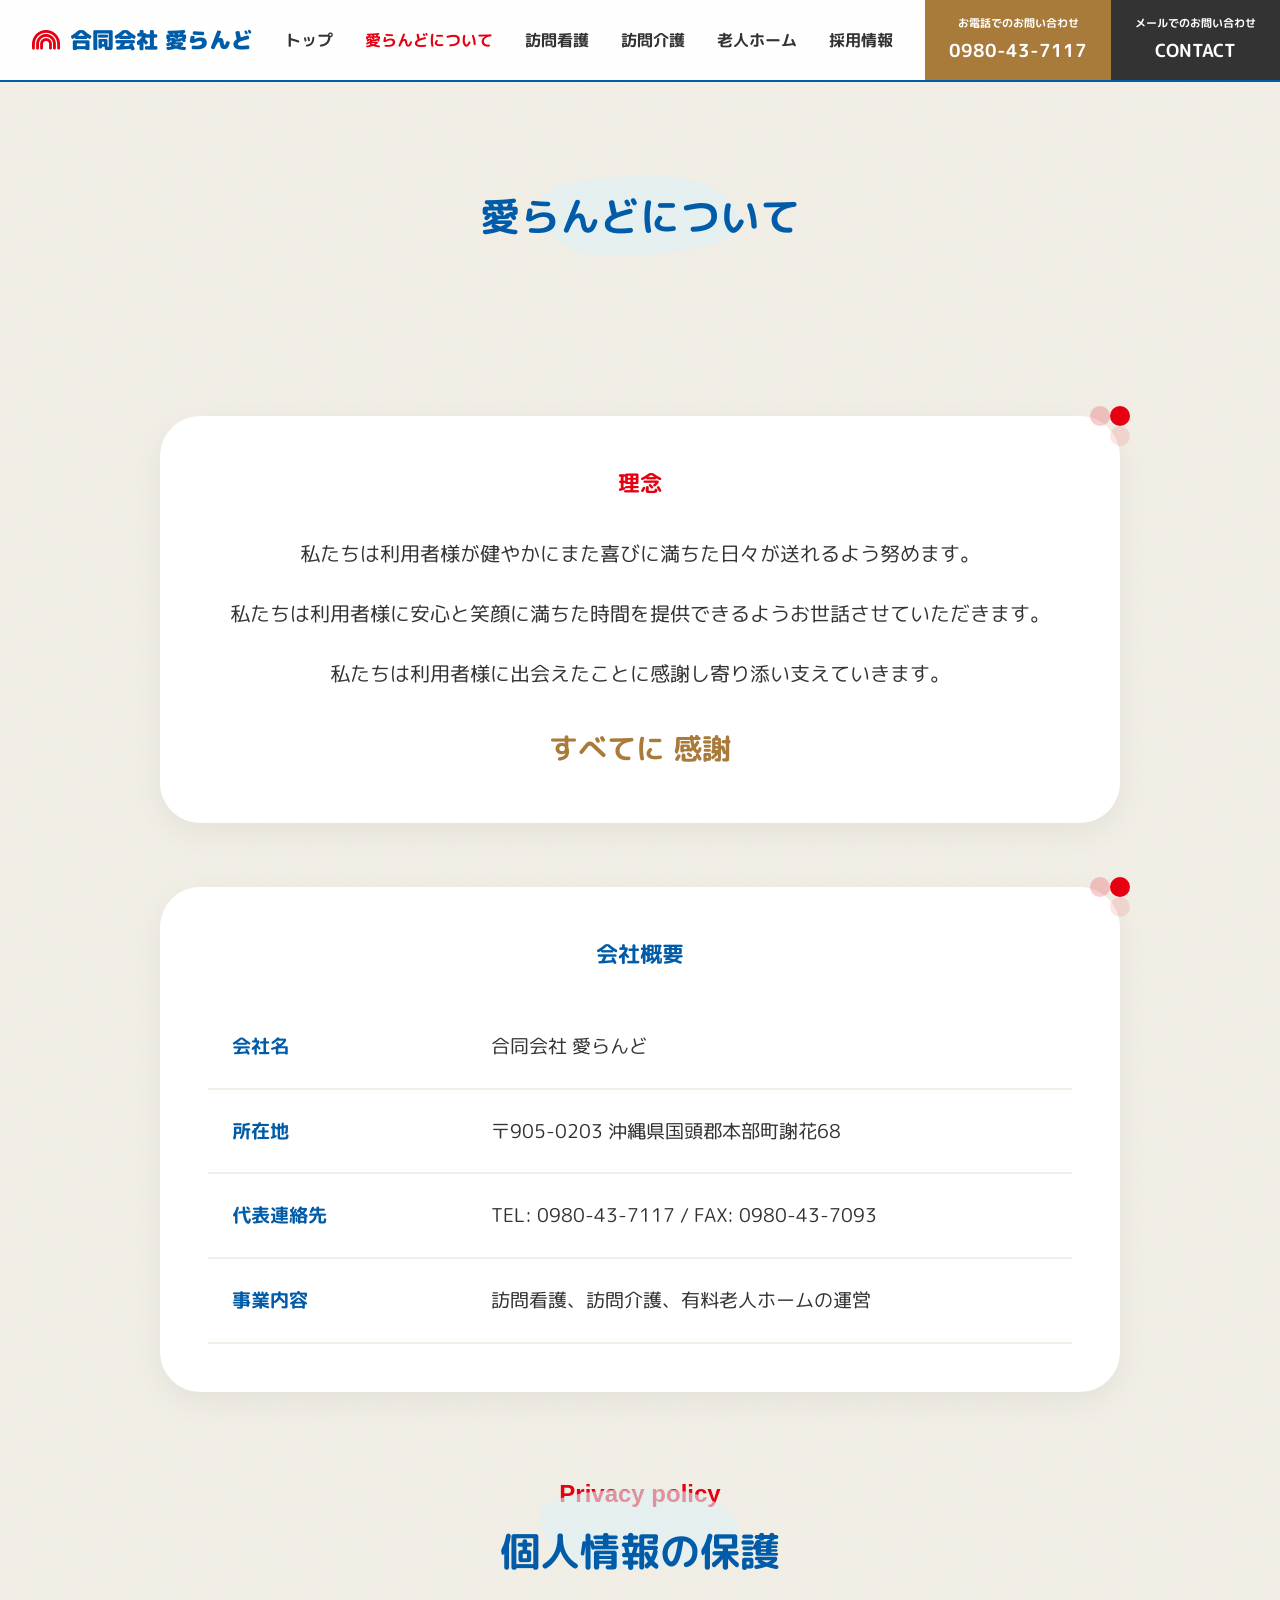
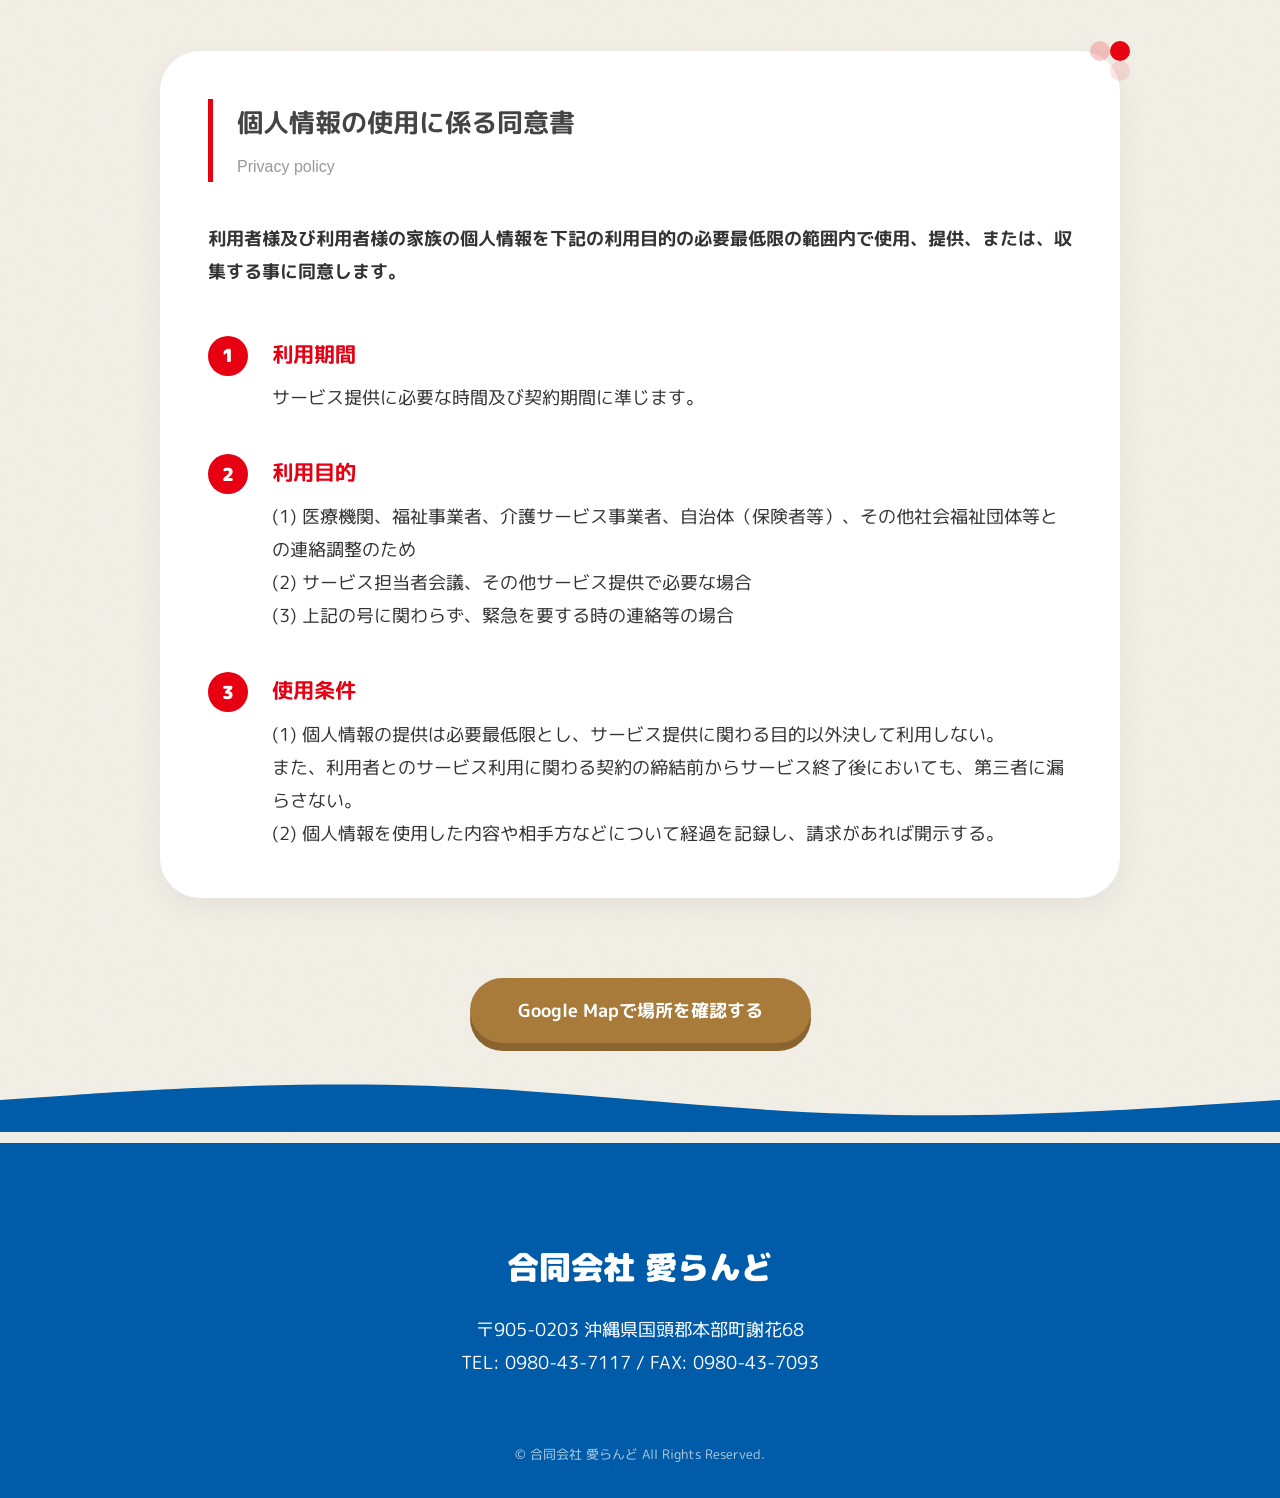
==== about.html @ c30c448b "Add files via upload" ====
<!DOCTYPE html>
<html lang="ja">
<head>
    <meta charset="UTF-8">
    <meta name="viewport" content="width=device-width, initial-scale=1.0">
    <title>愛らんどについて | 合同会社 愛らんど</title>
    <link href="https://fonts.googleapis.com/css2?family=M+PLUS+Rounded+1c:wght@400;700;900&display=swap" rel="stylesheet">
    <link rel="stylesheet" href="https://cdnjs.cloudflare.com/ajax/libs/font-awesome/6.4.0/css/all.min.css">
    <link rel="stylesheet" href="styles.css">
</head>
<body>
    <header>
        <div class="header-container">
            <a href="index.html" class="logo-section">
                <i class="fa-solid fa-rainbow" style="color: var(--accent-red); margin-right: 10px;"></i>
                合同会社 愛らんど
            </a>
            <nav class="nav-section">
                <ul>
                    <li><a href="index.html">トップ</a></li>
                    <li><a href="about.html" style="color: var(--accent-red);">愛らんどについて</a></li>
                    <li><a href="homenurse.html">訪問看護</a></li>
                    <li><a href="care.html">訪問介護</a></li>
                    <li><a href="senior.html">老人ホーム</a></li>
                    <li><a href="recruit.html">採用情報</a></li>
                </ul>
            </nav>
            <div class="header-ctas">
                <a href="tel:0980437117" class="cta-block tel">
                    <span>お電話でのお問い合わせ</span>
                    <strong>0980-43-7117</strong>
                </a>
                <a href="contact.html" class="cta-block contact">
                    <span>メールでのお問い合わせ</span>
                    <strong>CONTACT</strong>
                </a>
            </div>
        </div>
    </header>

    <section class="hero" style="padding-top: 180px;">
        <div class="container" style="max-width: 1000px; margin: 0 auto;">
            <div class="section-title">
                <h2>愛らんどについて</h2>
            </div>
        </div>
    </section>

    <div class="container" style="max-width: 1000px; margin: 0 auto; padding: 0 20px 100px;">
        <!-- 理念 -->
        <div class="blob-card">
            <h3 style="color: var(--accent-red); margin-bottom: 2rem; text-align: center;">理念</h3>
            <ul style="list-style: none; text-align: center; font-size: 1.25rem;">
                <li style="margin-bottom: 1.5rem;">私たちは利用者様が健やかにまた喜びに満ちた日々が送れるよう努めます。</li>
                <li style="margin-bottom: 1.5rem;">私たちは利用者様に安心と笑顔に満ちた時間を提供できるようお世話させていただきます。</li>
                <li style="margin-bottom: 1.5rem;">私たちは利用者様に出会えたことに感謝し寄り添い支えていきます。</li>
            </ul>
            <p style="text-align: center; font-weight: bold; font-size: 1.8rem; margin-top: 2rem; color: var(--accent-gold);">すべてに 感謝</p>
        </div>

        <!-- 会社概要 -->
        <div class="blob-card">
            <h3 style="color: var(--primary-blue); margin-bottom: 2rem; text-align: center;">会社概要</h3>
            <table style="width: 100%; border-collapse: collapse; font-size: 1.2rem;">
                <tr style="border-bottom: 2px solid #f2efe6;">
                    <th style="width: 30%; text-align: left; padding: 1.5rem; color: var(--primary-blue);">会社名</th>
                    <td style="padding: 1.5rem;">合同会社 愛らんど</td>
                </tr>
                <tr style="border-bottom: 2px solid #f2efe6;">
                    <th style="text-align: left; padding: 1.5rem; color: var(--primary-blue);">所在地</th>
                    <td style="padding: 1.5rem;">〒905-0203 沖縄県国頭郡本部町謝花68</td>
                </tr>
                <tr style="border-bottom: 2px solid #f2efe6;">
                    <th style="text-align: left; padding: 1.5rem; color: var(--primary-blue);">代表連絡先</th>
                    <td style="padding: 1.5rem;">TEL: 0980-43-7117 / FAX: 0980-43-7093</td>
                </tr>
                <tr style="border-bottom: 2px solid #f2efe6;">
                    <th style="text-align: left; padding: 1.5rem; color: var(--primary-blue);">事業内容</th>
                    <td style="padding: 1.5rem;">訪問看護、訪問介護、有料老人ホームの運営</td>
                </tr>
            </table>
        </div>

        <!-- プライバシーポリシー -->
        <div class="section-title" style="margin-top: 5rem;">
            <p style="color: var(--accent-red); font-weight: 900; font-size: 1.5rem; font-family: 'Arial', sans-serif;">Privacy policy</p>
            <h2>個人情報の保護</h2>
        </div>
        <div class="blob-card">
            <div style="border-left: 5px solid var(--accent-red); padding-left: 1.5rem; margin-bottom: 2.5rem;">
                <h3 style="color: #444; font-size: 1.6rem; margin-bottom: 0.5rem;">個人情報の使用に係る同意書</h3>
                <p style="color: #999; font-size: 1rem; font-family: 'Arial', sans-serif;">Privacy policy</p>
            </div>
            <p style="margin-bottom: 3rem; font-weight: bold;">利用者様及び利用者様の家族の個人情報を下記の利用目的の必要最低限の範囲内で使用、提供、または、収集する事に同意します。</p>
            
            <div style="display: flex; flex-direction: column; gap: 2.5rem;">
                <!-- 1 -->
                <div style="display: flex; gap: 1.5rem; align-items: flex-start;">
                    <div style="background: var(--accent-red); color: white; border-radius: 50%; width: 40px; height: 40px; display: flex; align-items: center; justify-content: center; font-weight: 900; flex-shrink: 0;">1</div>
                    <div>
                        <h4 style="color: var(--accent-red); font-size: 1.3rem; margin-bottom: 0.5rem;">利用期間</h4>
                        <p>サービス提供に必要な時間及び契約期間に準じます。</p>
                    </div>
                </div>
                <!-- 2 -->
                <div style="display: flex; gap: 1.5rem; align-items: flex-start;">
                    <div style="background: var(--accent-red); color: white; border-radius: 50%; width: 40px; height: 40px; display: flex; align-items: center; justify-content: center; font-weight: 900; flex-shrink: 0;">2</div>
                    <div>
                        <h4 style="color: var(--accent-red); font-size: 1.3rem; margin-bottom: 0.5rem;">利用目的</h4>
                        <ul style="list-style: none; padding-left: 0;">
                            <li>(1) 医療機関、福祉事業者、介護サービス事業者、自治体（保険者等）、その他社会福祉団体等との連絡調整のため</li>
                            <li>(2) サービス担当者会議、その他サービス提供で必要な場合</li>
                            <li>(3) 上記の号に関わらず、緊急を要する時の連絡等の場合</li>
                        </ul>
                    </div>
                </div>
                <!-- 3 -->
                <div style="display: flex; gap: 1.5rem; align-items: flex-start;">
                    <div style="background: var(--accent-red); color: white; border-radius: 50%; width: 40px; height: 40px; display: flex; align-items: center; justify-content: center; font-weight: 900; flex-shrink: 0;">3</div>
                    <div>
                        <h4 style="color: var(--accent-red); font-size: 1.3rem; margin-bottom: 0.5rem;">使用条件</h4>
                        <ul style="list-style: none; padding-left: 0;">
                            <li>(1) 個人情報の提供は必要最低限とし、サービス提供に関わる目的以外決して利用しない。<br>また、利用者とのサービス利用に関わる契約の締結前からサービス終了後においても、第三者に漏らさない。</li>
                            <li>(2) 個人情報を使用した内容や相手方などについて経過を記録し、請求があれば開示する。</li>
                        </ul>
                    </div>
                </div>
            </div>
        </div>

        <div style="text-align: center; margin-top: 5rem;">
            <a href="https://maps.app.goo.gl/3Eu3qzjx5qtb6wbb9" target="_blank" class="btn-round" style="background-color: var(--accent-gold); box-shadow: 0 8px 0 #8a642e;">Google Mapで場所を確認する</a>
        </div>
    </div>

    <footer>
        <svg class="footer-wave" viewBox="0 0 1440 100" preserveAspectRatio="none">
            <path d="M0,64L80,58.7C160,53,320,43,480,48C640,53,800,75,960,80C1120,85,1280,75,1360,69.3L1440,64L1440,100L1360,100C1280,100,1120,100,960,100C800,100,640,100,480,100C320,100,160,100,80,100L0,100Z"></path>
        </svg>
        <div class="container" style="max-width: 1000px; margin: 0 auto; text-align: center;">
            <div style="font-size: 2rem; font-weight: 900; margin-bottom: 1rem;">合同会社 愛らんど</div>
            <p>〒905-0203 沖縄県国頭郡本部町謝花68</p>
            <p>TEL: 0980-43-7117 / FAX: 0980-43-7093</p>
            <div style="margin-top: 4rem; font-size: 0.8rem; opacity: 0.7;">
                &copy; 合同会社 愛らんど All Rights Reserved.
            </div>
        </div>
    </footer>
</body>
</html>
---- styles.css ----
/* Reset and Base Styles */
* {
    margin: 0;
    padding: 0;
    box-sizing: border-box;
}

:root {
    --primary-blue: #005ca8;
    --accent-red: #e60012;
    --accent-gold: #a87b3b;
    --bg-cream: #f2efe6;
    --text-dark: #333333;
    --white: #ffffff;
    --paper-texture: url("data:image/svg+xml,%3Csvg xmlns='http://www.w3.org/2000/svg' width='100' height='100' viewBox='0 0 100 100'%3E%3Cfilter id='noise'%3E%3CfeTurbulence type='fractalNoise' baseFrequency='0.8' numOctaves='3' stitchTiles='stitch'/%3E%3C/filter%3E%3Crect width='100' height='100' filter='url(%23noise)' opacity='0.05'/%3E%3C/svg%3E");
}

body {
    font-family: "M PLUS Rounded 1c", "Noto Sans JP", sans-serif;
    color: var(--text-dark);
    line-height: 1.8;
    background-color: var(--bg-cream);
    background-image: var(--paper-texture);
    overflow-x: hidden;
    font-size: 1.15rem;
}

/* Typography */
h1, h2, h3 {
    font-weight: 700;
    color: var(--primary-blue);
}

.section-title {
    text-align: center;
    margin-bottom: 4rem;
    position: relative;
}

.section-title h2 {
    font-size: 2.5rem;
    display: inline-block;
    position: relative;
    z-index: 2;
}

.section-title::before {
    content: '';
    position: absolute;
    top: 50%;
    left: 50%;
    transform: translate(-50%, -50%);
    width: 200px;
    height: 80px;
    background: rgba(224, 242, 247, 0.6);
    border-radius: 50% 40% 60% 30% / 30% 60% 40% 70%;
    z-index: 1;
}

/* Header mimic 1000.care */
header {
    background-color: rgba(255, 255, 255, 0.95);
    position: fixed;
    width: 100%;
    top: 0;
    z-index: 2000;
    border-bottom: 2px solid var(--primary-blue);
}

.header-container {
    display: flex;
    justify-content: space-between;
    align-items: stretch;
    max-width: 1400px;
    margin: 0 auto;
    height: 80px;
}

.logo-section {
    display: flex;
    align-items: center;
    padding: 0 2rem;
    text-decoration: none;
    color: var(--primary-blue);
    font-weight: 900;
    font-size: 1.4rem;
}

.nav-section {
    display: flex;
    align-items: center;
}

.nav-section ul {
    display: flex;
    list-style: none;
    gap: 2rem;
    margin-right: 2rem;
}

.nav-section ul li a {
    text-decoration: none;
    color: var(--text-dark);
    font-weight: 700;
    font-size: 1rem;
    transition: color 0.3s;
}

.nav-section ul li a:hover {
    color: var(--accent-red);
}

.header-ctas {
    display: flex;
}

.cta-block {
    display: flex;
    flex-direction: column;
    justify-content: center;
    align-items: center;
    padding: 0 1.5rem;
    color: var(--white);
    text-decoration: none;
    font-weight: 700;
    min-width: 120px;
    transition: opacity 0.3s;
}

.cta-block.tel { background-color: var(--accent-gold); }
.cta-block.contact { background-color: #333; }
.cta-block:hover { opacity: 0.9; }

.cta-block span { font-size: 0.7rem; margin-bottom: 2px; }
.cta-block strong { font-size: 1.1rem; }

/* Connecting Path Line */
.path-line {
    position: absolute;
    width: 8px;
    background-color: var(--accent-red);
    border-radius: 4px;
    z-index: 0;
    opacity: 0.6;
}

/* Wavy Dividers */
.wavy-divider {
    width: 100%;
    height: 100px;
    fill: var(--bg-cream);
}

/* Illustrative Cards */
.blob-card {
    background: var(--white);
    border-radius: 40px;
    padding: 3rem;
    position: relative;
    box-shadow: 0 10px 30px rgba(0,0,0,0.05);
    margin-bottom: 4rem;
}

.blob-card::after {
    content: '';
    position: absolute;
    top: -10px;
    right: -10px;
    width: 20px;
    height: 20px;
    background: var(--accent-red);
    border-radius: 50%;
    box-shadow: -20px 0 0 rgba(230,0,18,0.2), 0 20px 0 rgba(230,0,18,0.1);
}

/* Hero Section */
.hero {
    padding-top: 150px;
    padding-bottom: 100px;
    text-align: center;
    position: relative;
}

.hero h1 {
    font-size: 3.5rem;
    color: var(--primary-blue);
    margin-bottom: 2rem;
    position: relative;
    z-index: 2;
}

.hero-illust {
    max-width: 800px;
    margin: 3rem auto;
    border-radius: 100px 20px 100px 20px;
    overflow: hidden;
    box-shadow: 20px 20px 0 var(--accent-red);
}

/* Buttons */
.btn-round {
    display: inline-block;
    padding: 1rem 3rem;
    background-color: var(--accent-red);
    color: var(--white);
    border-radius: 50px;
    text-decoration: none;
    font-weight: 700;
    box-shadow: 0 8px 0 #b3000e;
    transition: all 0.2s;
}

.btn-round:active {
    transform: translateY(4px);
    box-shadow: 0 4px 0 #b3000e;
}

/* Footer */
footer {
    background-color: var(--primary-blue);
    color: var(--white);
    padding: 6rem 0 2rem;
    position: relative;
}

.footer-wave {
    position: absolute;
    top: -100px;
    left: 0;
    width: 100%;
    fill: var(--primary-blue);
}

/* Grid Layouts */
.grid-2 {
    display: grid;
    grid-template-columns: 1fr 1fr;
    gap: 3rem;
}

@media (max-width: 768px) {
    .header-container { height: auto; flex-direction: column; }
    .nav-section { display: none; }
    .hero h1 { font-size: 2.2rem; }
    .grid-2 { grid-template-columns: 1fr; }
}

/* Contact Page Styles */
.contact-hero {
    background-color: #e5635f;
    color: var(--white);
    padding: 150px 20px 110px;
    text-align: center;
    position: relative;
    background-image: var(--paper-texture);
}

.contact-hero h1 {
    font-size: 3.5rem;
    color: var(--white);
    margin-bottom: 0.5rem;
    font-weight: 700;
    letter-spacing: 2px;
}

.contact-hero .subtitle {
    font-size: 1.4rem;
    font-weight: 700;
    margin-bottom: 2rem;
    letter-spacing: 1px;
    opacity: 0.9;
}

.contact-hero .desc {
    font-size: 1.05rem;
    max-width: 800px;
    margin: 0 auto;
    opacity: 0.95;
    line-height: 1.8;
}

.contact-container {
    max-width: 960px;
    margin: -60px auto 80px;
    padding: 0 20px;
    position: relative;
    z-index: 10;
}

.contact-form-card {
    background: var(--white);
    border-radius: 16px;
    padding: 3.5rem 4rem;
    box-shadow: 0 15px 40px rgba(0, 0, 0, 0.06);
    border: 1px solid rgba(0, 0, 0, 0.05);
}

.form-row {
    display: grid;
    grid-template-columns: 220px 1fr;
    padding: 1.8rem 0;
    border-bottom: 1px solid #f0f0f0;
    align-items: center;
    gap: 1.5rem;
}

.form-row.align-top {
    align-items: flex-start;
}

.form-label-container {
    display: flex;
    align-items: center;
    gap: 10px;
}

.badge-required {
    background-color: var(--accent-red);
    color: var(--white);
    font-size: 0.75rem;
    padding: 4px 8px;
    border-radius: 4px;
    font-weight: bold;
    white-space: nowrap;
    line-height: 1;
}

.form-label-text {
    font-weight: 700;
    color: var(--text-dark);
    font-size: 1.05rem;
}

.form-input-container {
    width: 100%;
}

.form-input {
    width: 100%;
    padding: 12px 16px;
    border: 1px solid #cccccc;
    border-radius: 6px;
    font-size: 1rem;
    font-family: inherit;
    transition: border-color 0.3s, box-shadow 0.3s;
    outline: none;
    background-color: var(--white);
    color: var(--text-dark);
}

.form-input::placeholder {
    color: #b0b0b0;
}

.form-input:focus {
    border-color: #e5635f;
    box-shadow: 0 0 0 3px rgba(229, 99, 95, 0.15);
}

.form-textarea {
    height: 180px;
    resize: vertical;
    line-height: 1.6;
}

/* Custom Styled Radios */
.radio-group {
    display: flex;
    gap: 2rem;
    flex-wrap: wrap;
}

.radio-label {
    display: flex;
    align-items: center;
    gap: 10px;
    cursor: pointer;
    font-size: 1.05rem;
    font-weight: 700;
    user-select: none;
}

.radio-label input[type="radio"] {
    display: none;
}

.radio-custom {
    width: 22px;
    height: 22px;
    border: 2px solid #cccccc;
    border-radius: 50%;
    display: inline-block;
    position: relative;
    transition: border-color 0.3s, background-color 0.3s;
    background-color: var(--white);
}

.radio-label:hover .radio-custom {
    border-color: #e5635f;
}

.radio-label input[type="radio"]:checked + .radio-custom {
    border-color: #e5635f;
}

.radio-label input[type="radio"]:checked + .radio-custom::after {
    content: '';
    width: 10px;
    height: 10px;
    background-color: #e5635f;
    border-radius: 50%;
    position: absolute;
    top: 50%;
    left: 50%;
    transform: translate(-50%, -50%);
}

.form-submit-container {
    text-align: center;
    margin-top: 3.5rem;
}

.btn-submit {
    display: inline-block;
    padding: 1.2rem 6rem;
    background-color: #e5635f;
    color: var(--white);
    border: none;
    border-radius: 50px;
    font-size: 1.25rem;
    font-weight: 700;
    cursor: pointer;
    box-shadow: 0 8px 0 #b24844;
    transition: all 0.2s;
    outline: none;
}

.btn-submit:hover {
    background-color: #eb7471;
    transform: translateY(-2px);
    box-shadow: 0 10px 0 #b24844;
}

.btn-submit:active {
    transform: translateY(6px);
    box-shadow: 0 2px 0 #b24844;
}

/* Modal Styles */
.modal-overlay {
    position: fixed;
    top: 0;
    left: 0;
    width: 100%;
    height: 100%;
    background: rgba(0, 0, 0, 0.6);
    backdrop-filter: blur(4px);
    display: flex;
    align-items: center;
    justify-content: center;
    z-index: 3000;
    opacity: 0;
    pointer-events: none;
    transition: opacity 0.3s ease;
}

.modal-overlay.active {
    opacity: 1;
    pointer-events: auto;
}

.modal-box {
    background: var(--white);
    padding: 3rem 2.5rem;
    border-radius: 16px;
    max-width: 520px;
    width: 90%;
    text-align: center;
    box-shadow: 0 25px 50px rgba(0, 0, 0, 0.2);
    transform: scale(0.85);
    transition: transform 0.3s cubic-bezier(0.34, 1.56, 0.64, 1);
}

.modal-overlay.active .modal-box {
    transform: scale(1);
}

.modal-icon {
    font-size: 4rem;
    color: #4caf50;
    margin-bottom: 1.5rem;
}

.modal-title {
    font-size: 1.6rem;
    color: var(--text-dark);
    margin-bottom: 1rem;
    font-weight: 700;
}

.modal-text {
    color: #555555;
    margin-bottom: 2.5rem;
    font-size: 1.05rem;
    line-height: 1.7;
}

.modal-btn {
    background-color: var(--primary-blue);
    color: var(--white);
    border: none;
    padding: 1rem 3.5rem;
    border-radius: 50px;
    font-size: 1.1rem;
    font-weight: 700;
    cursor: pointer;
    transition: background-color 0.2s, transform 0.2s;
    box-shadow: 0 4px 0 #00457e;
}

.modal-btn:hover {
    background-color: #004d8c;
}

.modal-btn:active {
    transform: translateY(2px);
    box-shadow: 0 2px 0 #00457e;
}

@media (max-width: 1024px) {
    .contact-form-card {
        padding: 3rem 2.5rem;
    }
    .form-row {
        grid-template-columns: 200px 1fr;
    }
}

@media (max-width: 768px) {
    .contact-hero {
        padding: 120px 20px 80px;
    }
    .contact-hero h1 {
        font-size: 2.5rem;
    }
    .contact-hero .subtitle {
        font-size: 1.25rem;
        margin-bottom: 1.5rem;
    }
    .contact-hero .desc {
        font-size: 0.95rem;
    }
    .contact-container {
        margin-top: -30px;
        padding: 0 15px;
    }
    .contact-form-card {
        padding: 2.5rem 1.5rem;
    }
    .form-row {
        grid-template-columns: 1fr;
        padding: 1.5rem 0;
        gap: 0.8rem;
    }
    .form-label-container {
        padding-top: 0;
    }
    .radio-group {
        gap: 1rem;
    }
    .btn-submit {
        width: 100%;
        padding: 1.2rem 2rem;
    }
}
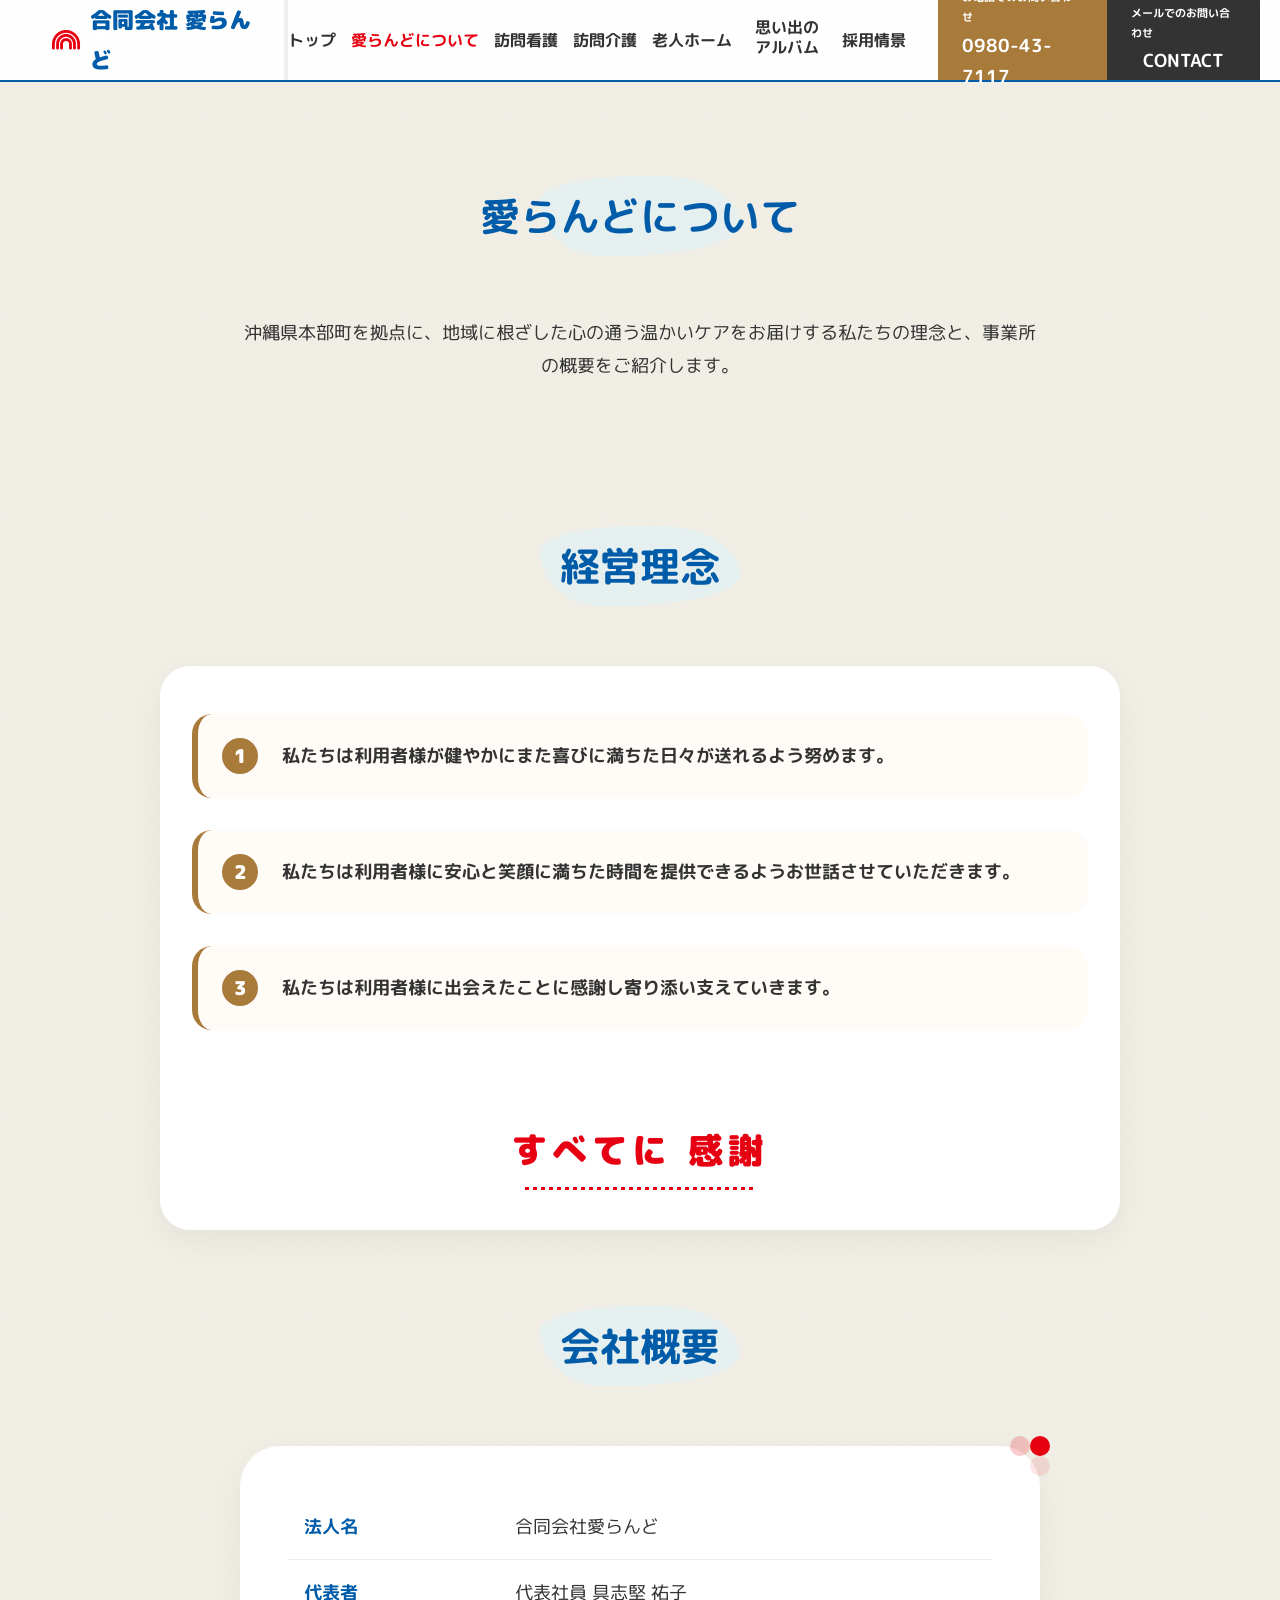
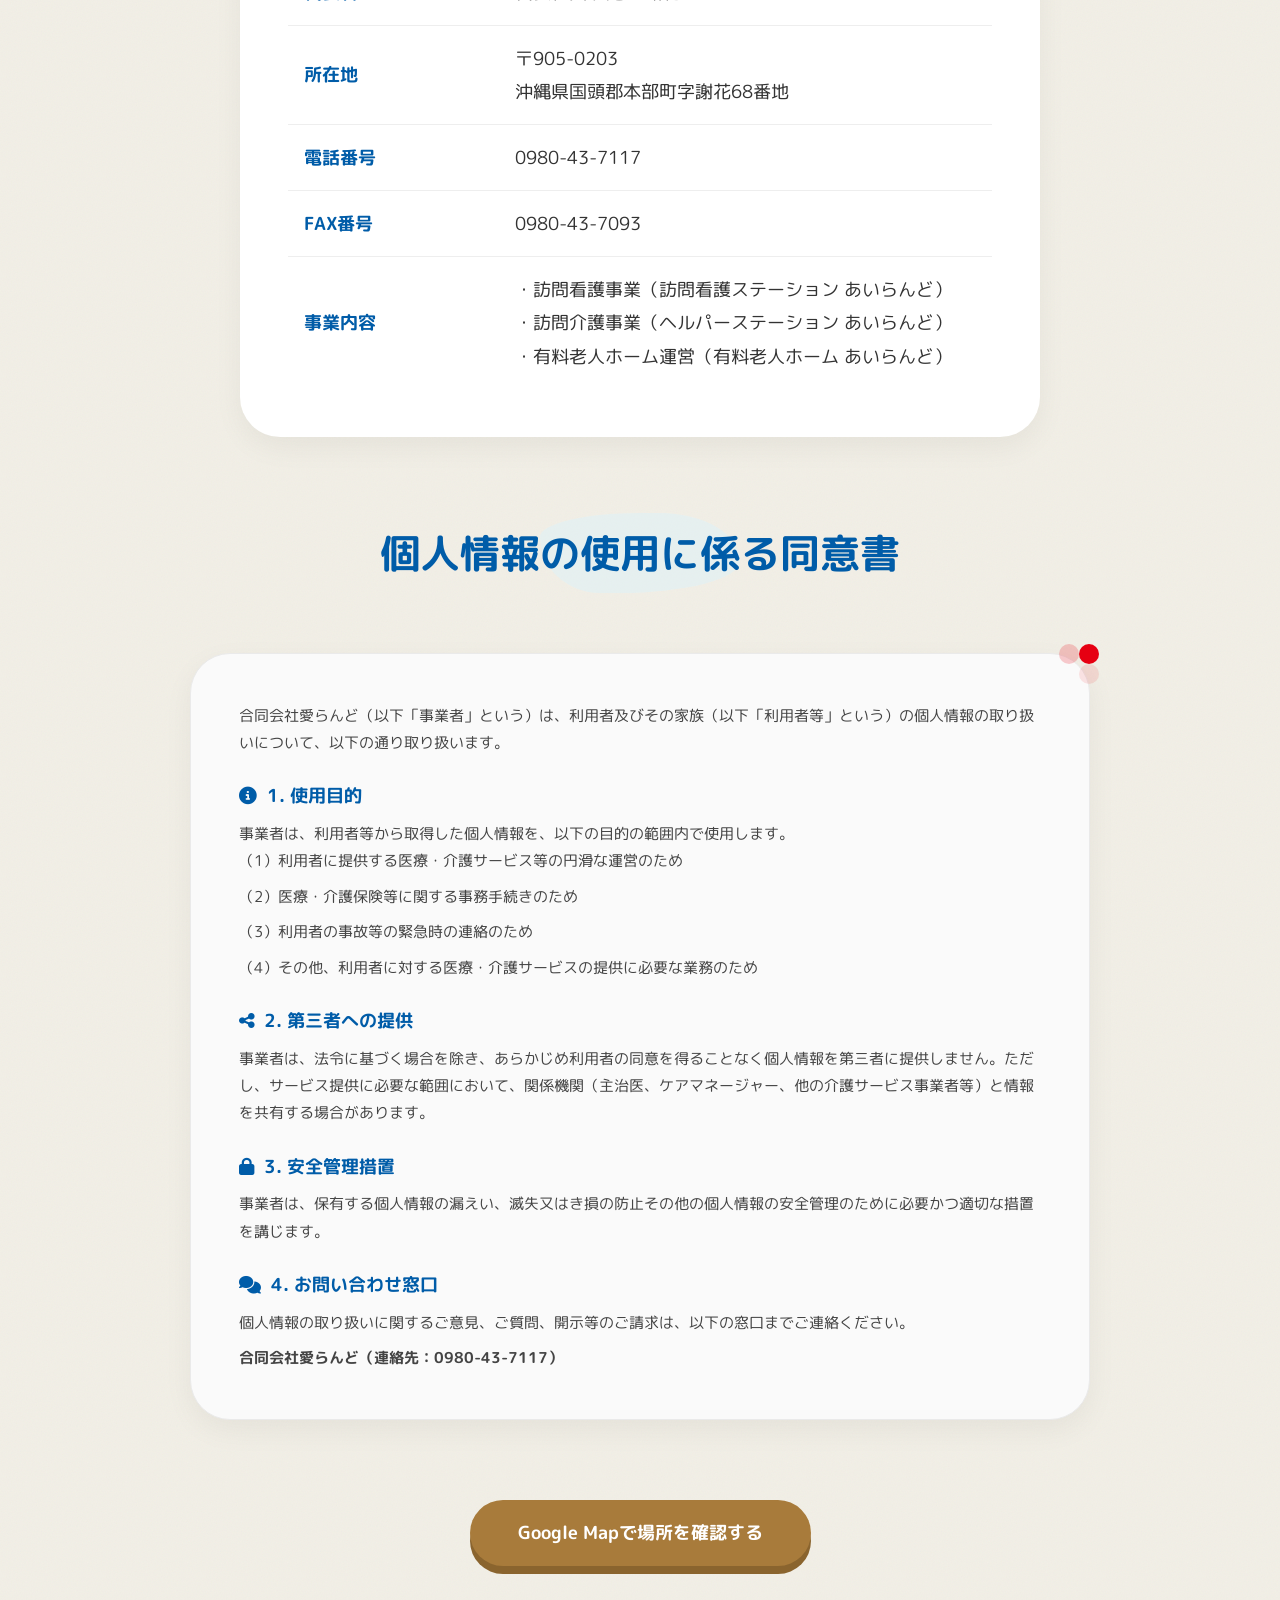
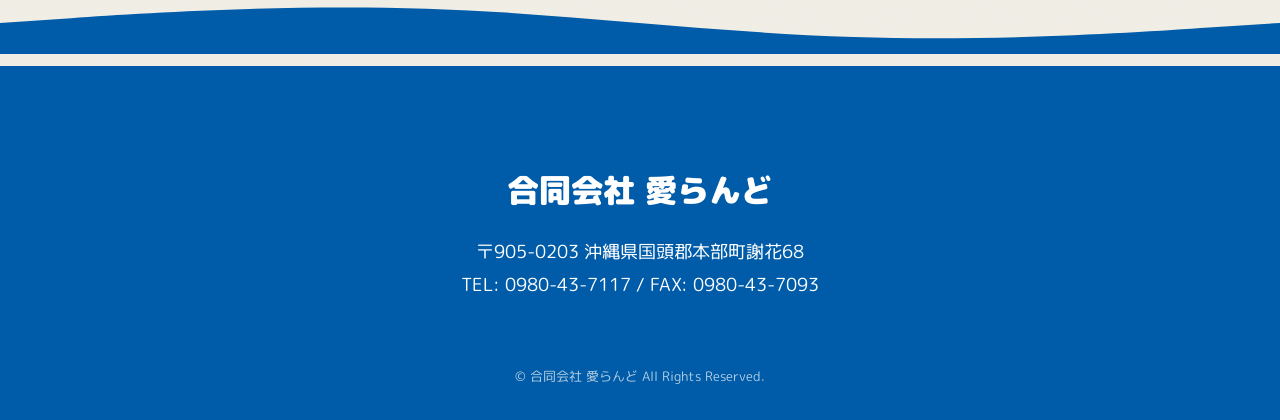
==== commit 6257e66d: "Update about.html" ====
--- a/about.html
+++ b/about.html
@@ -7,6 +7,122 @@
     <link href="https://fonts.googleapis.com/css2?family=M+PLUS+Rounded+1c:wght@400;700;900&display=swap" rel="stylesheet">
     <link rel="stylesheet" href="https://cdnjs.cloudflare.com/ajax/libs/font-awesome/6.4.0/css/all.min.css">
     <link rel="stylesheet" href="styles.css">
+    
+    <style>
+        /* ヘッダーの文字崩れを直すための共通修正コード */
+        .header-container {
+            max-width: 1400px; /* 全体の横幅を少し広げて余裕を持たせる */
+            margin: 0 auto;
+            padding: 0 20px;
+        }
+        .nav-section ul {
+            gap: 15px; /* メインメニューの間隔 */
+            align-items: center; /* メニューの上下中央を揃える */
+        }
+        .nav-section a {
+            font-size: 0.95rem; /* 文字サイズをわずかに小さくして1行に収める */
+            white-space: nowrap; /* 基本のメニューは途中で改行させない */
+            text-align: center;
+            display: inline-block;
+        }
+        
+        /* 「思い出のアルバム」だけを2行にするための特別ルール */
+        .nav-section a.two-lines {
+            white-space: normal; /* 2行への改行を許可する */
+            line-height: 1.3;    /* 行と行の間隔を少し狭くしてスマートにする */
+            min-width: 80px;     /* 横幅を確保して綺麗に折れ曲がるようにする */
+        }
+
+        /* 経営理念セクション専用のスタイル調整 */
+        .philosophy-container {
+            background: white;
+            border-radius: 30px;
+            padding: 3rem 2rem;
+            box-shadow: 0 10px 30px rgba(0,0,0,0.05);
+            margin-bottom: 5rem;
+        }
+        .philosophy-list {
+            display: flex;
+            flex-direction: column;
+            gap: 2rem;
+            margin-bottom: 3.5rem;
+        }
+        .philosophy-item {
+            display: flex;
+            gap: 1.5rem;
+            align-items: flex-start;
+            background: #fffcf7;
+            padding: 1.5rem;
+            border-radius: 20px;
+            border-left: 6px solid var(--accent-gold);
+        }
+        .philosophy-number {
+            background: var(--accent-gold);
+            color: white;
+            font-weight: 900;
+            font-size: 1.2rem;
+            width: 36px;
+            height: 36px;
+            border-radius: 50%;
+            display: flex;
+            align-items: center;
+            justify-content: center;
+            flex-shrink: 0;
+        }
+        .philosophy-text {
+            font-size: 1.15rem;
+            font-weight: 700;
+            line-height: 1.7;
+            color: #333;
+            margin: 0;
+            padding-top: 2px;
+        }
+        .philosophy-footer-message {
+            text-align: center;
+            font-size: 2.2rem;
+            font-weight: 900;
+            color: var(--accent-red);
+            letter-spacing: 0.15em;
+            margin-top: 2rem;
+            position: relative;
+            display: inline-block;
+            left: 50%;
+            transform: translateX(-50%);
+        }
+        .philosophy-footer-message::after {
+            content: '';
+            position: absolute;
+            left: 5%;
+            bottom: -8px;
+            width: 90%;
+            height: 3px;
+            background: repeating-linear-gradient(90deg, var(--accent-red), var(--accent-red) 4px, transparent 4px, transparent 8px);
+        }
+
+        @media (max-width: 1200px) {
+            /* 画面が少し狭くなった時はお問い合わせボタンをコンパクトにする */
+            .header-ctas {
+                gap: 5px;
+            }
+            .cta-block {
+                padding: 8px 12px;
+            }
+            .cta-block span {
+                font-size: 0.7rem;
+            }
+            .cta-block strong {
+                font-size: 0.9rem;
+            }
+        }
+        @media (max-width: 768px) {
+            .philosophy-text {
+                font-size: 1rem;
+            }
+            .philosophy-footer-message {
+                font-size: 1.8rem;
+            }
+        }
+    </style>
 </head>
 <body>
     <header>
@@ -15,14 +131,20 @@
                 <i class="fa-solid fa-rainbow" style="color: var(--accent-red); margin-right: 10px;"></i>
                 合同会社 愛らんど
             </a>
-            <nav class="nav-section">
+            <button class="mobile-menu-toggle" type="button" aria-label="メニューを開く" aria-controls="site-navigation" aria-expanded="false">
+                <span></span>
+                <span></span>
+                <span></span>
+            </button>
+            <nav class="nav-section" id="site-navigation">
                 <ul>
                     <li><a href="index.html">トップ</a></li>
                     <li><a href="about.html" style="color: var(--accent-red);">愛らんどについて</a></li>
                     <li><a href="homenurse.html">訪問看護</a></li>
                     <li><a href="care.html">訪問介護</a></li>
                     <li><a href="senior.html">老人ホーム</a></li>
-                    <li><a href="recruit.html">採用情報</a></li>
+                    <li><a href="memory.html" class="two-lines">思い出の<br>アルバム</a></li>
+                    <li><a href="recruit.html">採用情景</a></li>
                 </ul>
             </nav>
             <div class="header-ctas">
@@ -43,87 +165,105 @@
             <div class="section-title">
                 <h2>愛らんどについて</h2>
             </div>
+            <p style="text-align: center; max-width: 800px; margin: 0 auto 3rem;">
+                沖縄県本部町を拠点に、地域に根ざした心の通う温かいケアをお届けする私たちの理念と、事業所の概要をご紹介します。
+            </p>
         </div>
     </section>
 
     <div class="container" style="max-width: 1000px; margin: 0 auto; padding: 0 20px 100px;">
-        <!-- 理念 -->
-        <div class="blob-card">
-            <h3 style="color: var(--accent-red); margin-bottom: 2rem; text-align: center;">理念</h3>
-            <ul style="list-style: none; text-align: center; font-size: 1.25rem;">
-                <li style="margin-bottom: 1.5rem;">私たちは利用者様が健やかにまた喜びに満ちた日々が送れるよう努めます。</li>
-                <li style="margin-bottom: 1.5rem;">私たちは利用者様に安心と笑顔に満ちた時間を提供できるようお世話させていただきます。</li>
-                <li style="margin-bottom: 1.5rem;">私たちは利用者様に出会えたことに感謝し寄り添い支えていきます。</li>
-            </ul>
-            <p style="text-align: center; font-weight: bold; font-size: 1.8rem; margin-top: 2rem; color: var(--accent-gold);">すべてに 感謝</p>
-        </div>
-
-        <!-- 会社概要 -->
-        <div class="blob-card">
-            <h3 style="color: var(--primary-blue); margin-bottom: 2rem; text-align: center;">会社概要</h3>
-            <table style="width: 100%; border-collapse: collapse; font-size: 1.2rem;">
-                <tr style="border-bottom: 2px solid #f2efe6;">
-                    <th style="width: 30%; text-align: left; padding: 1.5rem; color: var(--primary-blue);">会社名</th>
-                    <td style="padding: 1.5rem;">合同会社 愛らんど</td>
-                </tr>
-                <tr style="border-bottom: 2px solid #f2efe6;">
-                    <th style="text-align: left; padding: 1.5rem; color: var(--primary-blue);">所在地</th>
-                    <td style="padding: 1.5rem;">〒905-0203 沖縄県国頭郡本部町謝花68</td>
-                </tr>
-                <tr style="border-bottom: 2px solid #f2efe6;">
-                    <th style="text-align: left; padding: 1.5rem; color: var(--primary-blue);">代表連絡先</th>
-                    <td style="padding: 1.5rem;">TEL: 0980-43-7117 / FAX: 0980-43-7093</td>
-                </tr>
-                <tr style="border-bottom: 2px solid #f2efe6;">
-                    <th style="text-align: left; padding: 1.5rem; color: var(--primary-blue);">事業内容</th>
-                    <td style="padding: 1.5rem;">訪問看護、訪問介護、有料老人ホームの運営</td>
+        
+        <div class="section-title">
+            <h2>経営理念</h2>
+        </div>
+        <div class="philosophy-container">
+            <div class="philosophy-list">
+                <div class="philosophy-item">
+                    <div class="philosophy-number">1</div>
+                    <p class="philosophy-text">私たちは利用者様が健やかにまた喜びに満ちた日々が送れるよう努めます。</p>
+                </div>
+                <div class="philosophy-item">
+                    <div class="philosophy-number">2</div>
+                    <p class="philosophy-text">私たちは利用者様に安心と笑顔に満ちた時間を提供できるようお世話させていただきます。</p>
+                </div>
+                <div class="philosophy-item">
+                    <div class="philosophy-number">3</div>
+                    <p class="philosophy-text">私たちは利用者様に出会えたことに感謝し寄り添い支えていきます。</p>
+                </div>
+            </div>
+            <div class="philosophy-footer-message">すべてに 感謝</div>
+        </div>
+
+        <div class="section-title" style="margin-top: 5rem;">
+            <h2>会社概要</h2>
+        </div>
+        <div class="blob-card" style="max-width: 800px; margin: 0 auto;">
+            <table style="width: 100%; border-collapse: collapse; line-height: 1.8;">
+                <tr style="border-bottom: 1px solid #eee;">
+                    <td style="padding: 1rem; font-weight: bold; width: 30%; color: var(--primary-blue);">法人名</td>
+                    <td style="padding: 1rem;">合同会社愛らんど</td>
+                </tr>
+                <tr style="border-bottom: 1px solid #eee;">
+                    <td style="padding: 1rem; font-weight: bold; color: var(--primary-blue);">代表者</td>
+                    <td style="padding: 1rem;">代表社員 具志堅 祐子</td>
+                </tr>
+                <tr style="border-bottom: 1px solid #eee;">
+                    <td style="padding: 1rem; font-weight: bold; color: var(--primary-blue);">所在地</td>
+                    <td style="padding: 1rem;">〒905-0203<br>沖縄県国頭郡本部町字謝花68番地</td>
+                </tr>
+                <tr style="border-bottom: 1px solid #eee;">
+                    <td style="padding: 1rem; font-weight: bold; color: var(--primary-blue);">電話番号</td>
+                    <td style="padding: 1rem;">0980-43-7117</td>
+                </tr>
+                <tr style="border-bottom: 1px solid #eee;">
+                    <td style="padding: 1rem; font-weight: bold; color: var(--primary-blue);">FAX番号</td>
+                    <td style="padding: 1rem;">0980-43-7093</td>
+                </tr>
+                <tr>
+                    <td style="padding: 1rem; font-weight: bold; color: var(--primary-blue);">事業内容</td>
+                    <td style="padding: 1rem;">
+                        ・訪問看護事業（訪問看護ステーション あいらんど）<br>
+                        ・訪問介護事業（ヘルパーステーション あいらんど）<br>
+                        ・有料老人ホーム運営（有料老人ホーム あいらんど）
+                    </td>
                 </tr>
             </table>
         </div>
 
-        <!-- プライバシーポリシー -->
         <div class="section-title" style="margin-top: 5rem;">
-            <p style="color: var(--accent-red); font-weight: 900; font-size: 1.5rem; font-family: 'Arial', sans-serif;">Privacy policy</p>
-            <h2>個人情報の保護</h2>
-        </div>
-        <div class="blob-card">
-            <div style="border-left: 5px solid var(--accent-red); padding-left: 1.5rem; margin-bottom: 2.5rem;">
-                <h3 style="color: #444; font-size: 1.6rem; margin-bottom: 0.5rem;">個人情報の使用に係る同意書</h3>
-                <p style="color: #999; font-size: 1rem; font-family: 'Arial', sans-serif;">Privacy policy</p>
-            </div>
-            <p style="margin-bottom: 3rem; font-weight: bold;">利用者様及び利用者様の家族の個人情報を下記の利用目的の必要最低限の範囲内で使用、提供、または、収集する事に同意します。</p>
-            
-            <div style="display: flex; flex-direction: column; gap: 2.5rem;">
-                <!-- 1 -->
-                <div style="display: flex; gap: 1.5rem; align-items: flex-start;">
-                    <div style="background: var(--accent-red); color: white; border-radius: 50%; width: 40px; height: 40px; display: flex; align-items: center; justify-content: center; font-weight: 900; flex-shrink: 0;">1</div>
-                    <div>
-                        <h4 style="color: var(--accent-red); font-size: 1.3rem; margin-bottom: 0.5rem;">利用期間</h4>
-                        <p>サービス提供に必要な時間及び契約期間に準じます。</p>
-                    </div>
-                </div>
-                <!-- 2 -->
-                <div style="display: flex; gap: 1.5rem; align-items: flex-start;">
-                    <div style="background: var(--accent-red); color: white; border-radius: 50%; width: 40px; height: 40px; display: flex; align-items: center; justify-content: center; font-weight: 900; flex-shrink: 0;">2</div>
-                    <div>
-                        <h4 style="color: var(--accent-red); font-size: 1.3rem; margin-bottom: 0.5rem;">利用目的</h4>
-                        <ul style="list-style: none; padding-left: 0;">
-                            <li>(1) 医療機関、福祉事業者、介護サービス事業者、自治体（保険者等）、その他社会福祉団体等との連絡調整のため</li>
-                            <li>(2) サービス担当者会議、その他サービス提供で必要な場合</li>
-                            <li>(3) 上記の号に関わらず、緊急を要する時の連絡等の場合</li>
-                        </ul>
-                    </div>
-                </div>
-                <!-- 3 -->
-                <div style="display: flex; gap: 1.5rem; align-items: flex-start;">
-                    <div style="background: var(--accent-red); color: white; border-radius: 50%; width: 40px; height: 40px; display: flex; align-items: center; justify-content: center; font-weight: 900; flex-shrink: 0;">3</div>
-                    <div>
-                        <h4 style="color: var(--accent-red); font-size: 1.3rem; margin-bottom: 0.5rem;">使用条件</h4>
-                        <ul style="list-style: none; padding-left: 0;">
-                            <li>(1) 個人情報の提供は必要最低限とし、サービス提供に関わる目的以外決して利用しない。<br>また、利用者とのサービス利用に関わる契約の締結前からサービス終了後においても、第三者に漏らさない。</li>
-                            <li>(2) 個人情報を使用した内容や相手方などについて経過を記録し、請求があれば開示する。</li>
-                        </ul>
-                    </div>
+            <h2>個人情報の使用に係る同意書</h2>
+        </div>
+        <div class="blob-card" style="max-width: 900px; margin: 0 auto; background-color: #fafafa; border: 1px solid #eaeaea;">
+            <div style="font-size: 0.95rem; line-height: 1.8; color: #444; display: flex; flex-direction: column; gap: 1.5rem;">
+                <div>
+                    <p>合同会社愛らんど（以下「事業者」という）は、利用者及びその家族（以下「利用者等」という）の個人情報の取り扱いについて、以下の通り取り扱います。</p>
+                </div>
+
+                <div>
+                    <h4 style="color: var(--primary-blue); font-size: 1.1rem; margin-bottom: 0.5rem;"><i class="fa-solid fa-circle-info" style="margin-right: 5px;"></i> 1. 使用目的</h4>
+                    <p>事業者は、利用者等から取得した個人情報を、以下の目的の範囲内で使用します。</p>
+                    <ul style="list-style: none; padding-left: 0; display: flex; flex-direction: column; gap: 0.5rem;">
+                        <li>（1）利用者に提供する医療・介護サービス等の円滑な運営のため</li>
+                        <li>（2）医療・介護保険等に関する事務手続きのため</li>
+                        <li>（3）利用者の事故等の緊急時の連絡のため</li>
+                        <li>（4）その他、利用者に対する医療・介護サービスの提供に必要な業務のため</li>
+                    </ul>
+                </div>
+
+                <div>
+                    <h4 style="color: var(--primary-blue); font-size: 1.1rem; margin-bottom: 0.5rem;"><i class="fa-solid fa-share-nodes" style="margin-right: 5px;"></i> 2. 第三者への提供</h4>
+                    <p>事業者は、法令に基づく場合を除き、あらかじめ利用者の同意を得ることなく個人情報を第三者に提供しません。ただし、サービス提供に必要な範囲において、関係機関（主治医、ケアマネージャー、他の介護サービス事業者等）と情報を共有する場合があります。</p>
+                </div>
+
+                <div>
+                    <h4 style="color: var(--primary-blue); font-size: 1.1rem; margin-bottom: 0.5rem;"><i class="fa-solid fa-lock" style="margin-right: 5px;"></i> 3. 安全管理措置</h4>
+                    <p>事業者は、保有する個人情報の漏えい、滅失又はき損の防止その他の個人情報の安全管理のために必要かつ適切な措置を講じます。</p>
+                </div>
+
+                <div>
+                    <h4 style="color: var(--primary-blue); font-size: 1.1rem; margin-bottom: 0.5rem;"><i class="fa-solid fa-comments" style="margin-right: 5px;"></i> 4. お問い合わせ窓口</h4>
+                    <p>個人情報の取り扱いに関するご意見、ご質問、開示等のご請求は、以下の窓口までご連絡ください。</p>
+                    <p style="margin-top: 0.5rem; font-weight: bold;">合同会社愛らんど（連絡先：0980-43-7117）</p>
                 </div>
             </div>
         </div>
@@ -142,9 +282,11 @@
             <p>〒905-0203 沖縄県国頭郡本部町謝花68</p>
             <p>TEL: 0980-43-7117 / FAX: 0980-43-7093</p>
             <div style="margin-top: 4rem; font-size: 0.8rem; opacity: 0.7;">
-                &copy; 合同会社 愛らんど All Rights Reserved.
+                © 合同会社 愛らんど All Rights Reserved.
             </div>
         </div>
     </footer>
+    <script src="script.js"></script>
 </body>
 </html>
+
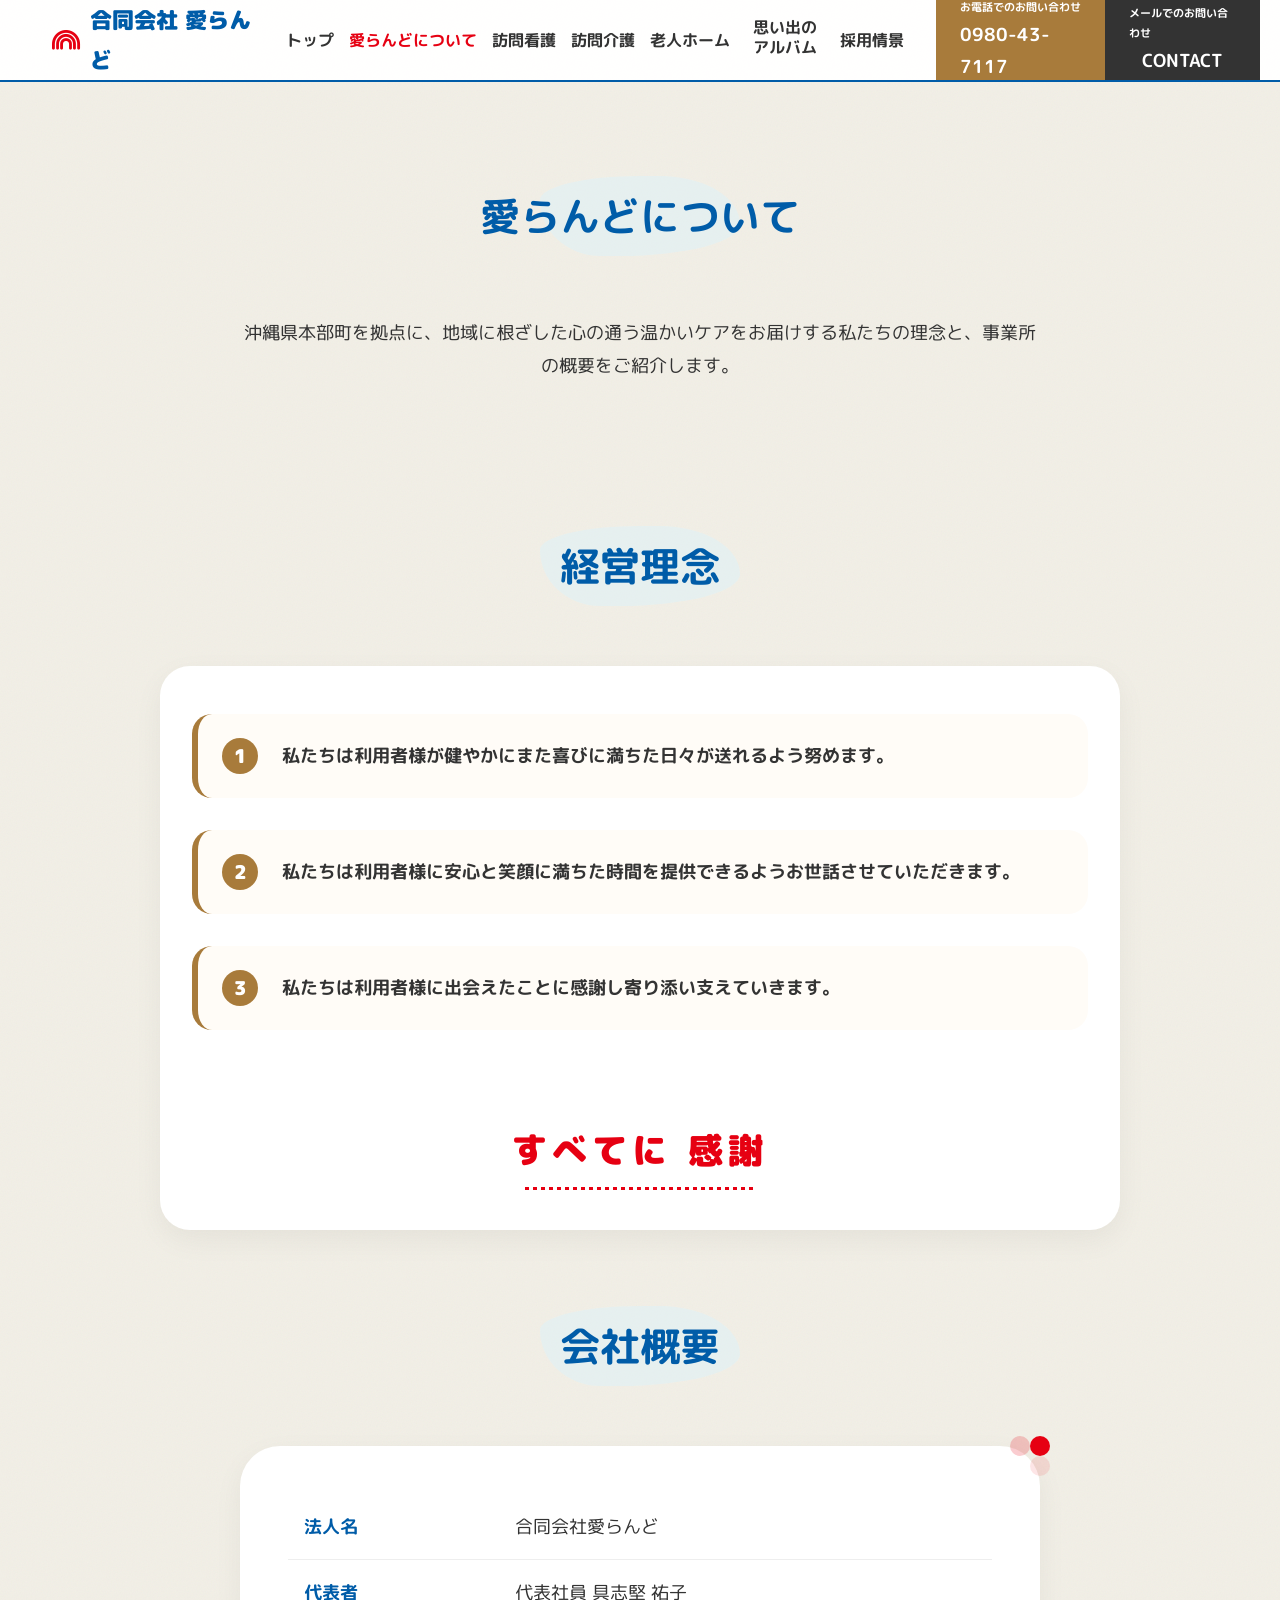
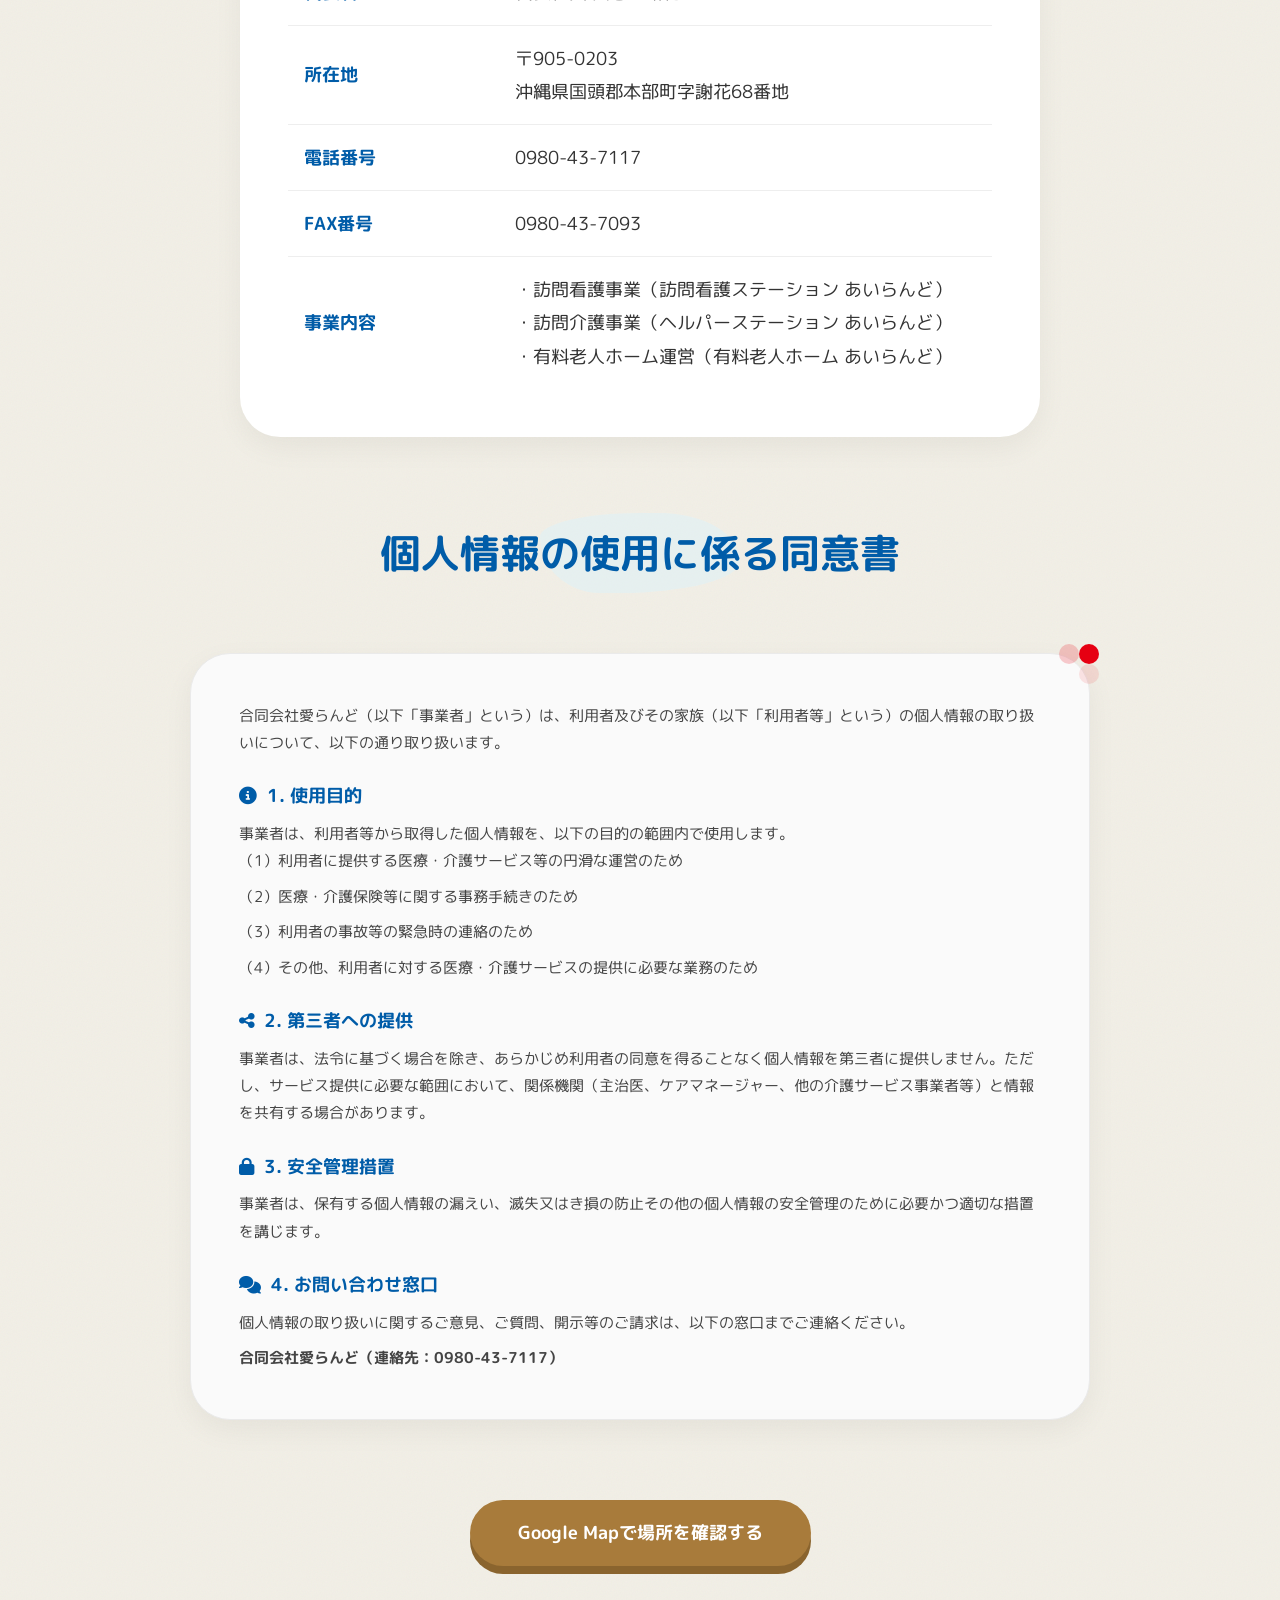
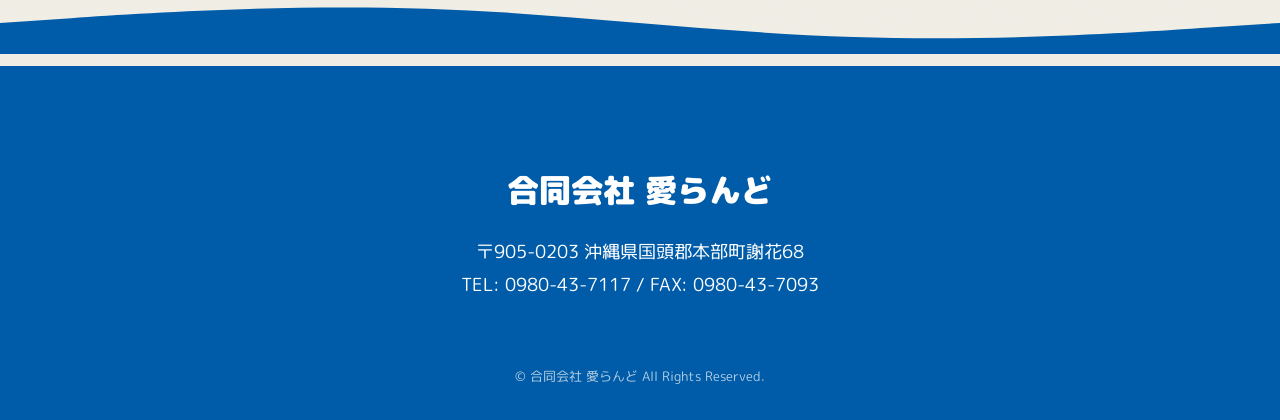
==== commit d5e11989: "Add files via upload" ====
--- a/about.html
+++ b/about.html
@@ -1,4 +1,4 @@
-<!DOCTYPE html>
+﻿<!DOCTYPE html>
 <html lang="ja">
 <head>
     <meta charset="UTF-8">
@@ -131,10 +131,10 @@
                 <i class="fa-solid fa-rainbow" style="color: var(--accent-red); margin-right: 10px;"></i>
                 合同会社 愛らんど
             </a>
-            <button class="mobile-menu-toggle" type="button" aria-label="メニューを開く" aria-controls="site-navigation" aria-expanded="false">
-                <span></span>
-                <span></span>
-                <span></span>
+            <button class="mobile-menu-toggle" type="button" aria-label="メニューを開く" aria-controls="site-navigation" aria-expanded="false">
+                <span></span>
+                <span></span>
+                <span></span>
             </button>
             <nav class="nav-section" id="site-navigation">
                 <ul>
--- a/styles.css
+++ b/styles.css
@@ -1,4 +1,4 @@
-/* Reset and Base Styles */
+﻿/* Reset and Base Styles */
 * {
     margin: 0;
     padding: 0;
@@ -573,3 +573,208 @@
         padding: 1.2rem 2rem;
     }
 }
+
+/* Responsive Header */
+.mobile-menu-toggle {
+    display: none;
+    width: 44px;
+    height: 44px;
+    border: 2px solid var(--primary-blue);
+    border-radius: 8px;
+    background: var(--white);
+    cursor: pointer;
+    align-items: center;
+    justify-content: center;
+    flex-direction: column;
+    gap: 5px;
+    flex-shrink: 0;
+}
+
+.mobile-menu-toggle span {
+    display: block;
+    width: 22px;
+    height: 2px;
+    background: var(--primary-blue);
+    border-radius: 999px;
+    transition: transform 0.2s ease, opacity 0.2s ease;
+}
+
+.mobile-menu-toggle.is-open span:nth-child(1) {
+    transform: translateY(7px) rotate(45deg);
+}
+
+.mobile-menu-toggle.is-open span:nth-child(2) {
+    opacity: 0;
+}
+
+.mobile-menu-toggle.is-open span:nth-child(3) {
+    transform: translateY(-7px) rotate(-45deg);
+}
+
+@media (max-width: 900px) {
+    body.menu-open {
+        overflow: hidden;
+    }
+
+    header {
+        border-bottom-width: 1px;
+    }
+
+    .header-container {
+        height: 68px;
+        flex-direction: row;
+        align-items: center;
+        padding: 0 16px;
+        position: relative;
+    }
+
+    .logo-section {
+        padding: 0;
+        font-size: 1.05rem;
+        line-height: 1.3;
+        flex: 1;
+        min-width: 0;
+    }
+
+    .mobile-menu-toggle {
+        display: flex;
+    }
+
+    .nav-section,
+    .header-ctas {
+        position: fixed;
+        left: 0;
+        right: 0;
+        background: rgba(255, 255, 255, 0.98);
+        z-index: 1999;
+        opacity: 0;
+        visibility: hidden;
+        pointer-events: none;
+        transform: translateY(-8px);
+        transition: opacity 0.2s ease, transform 0.2s ease, visibility 0.2s ease;
+    }
+
+    .nav-section {
+        display: flex;
+        top: 68px;
+        max-height: calc(100vh - 180px);
+        overflow-y: auto;
+        border-top: 1px solid rgba(0, 92, 168, 0.16);
+    }
+
+    .nav-section ul {
+        width: 100%;
+        margin: 0;
+        padding: 12px 16px;
+        gap: 0;
+        flex-direction: column;
+        align-items: stretch;
+    }
+
+    .nav-section ul li a,
+    .nav-section a {
+        display: block;
+        width: 100%;
+        padding: 13px 8px;
+        border-bottom: 1px solid rgba(0, 0, 0, 0.08);
+        font-size: 1rem;
+        text-align: left;
+        white-space: normal;
+    }
+
+    .nav-section a.two-lines br {
+        display: none;
+    }
+
+    .header-ctas {
+        display: grid;
+        grid-template-columns: 1fr 1fr;
+        top: auto;
+        bottom: 0;
+        box-shadow: 0 -8px 20px rgba(0, 0, 0, 0.08);
+    }
+
+    .cta-block {
+        min-width: 0;
+        min-height: 64px;
+        padding: 10px 8px;
+    }
+
+    .cta-block span {
+        font-size: 0.65rem;
+    }
+
+    .cta-block strong {
+        font-size: 0.95rem;
+    }
+
+    body.menu-open .nav-section,
+    body.menu-open .header-ctas {
+        opacity: 1;
+        visibility: visible;
+        pointer-events: auto;
+        transform: translateY(0);
+    }
+
+    .hero {
+        padding-top: 110px;
+        padding-bottom: 70px;
+    }
+
+    .hero[style*="padding-top"] {
+        padding-top: 110px !important;
+    }
+
+    .blob-card {
+        border-radius: 22px;
+        padding: 2rem 1.25rem;
+    }
+
+    .section-title {
+        margin-bottom: 2.5rem;
+    }
+
+    .section-title h2 {
+        font-size: 2rem;
+    }
+}
+
+@media (max-width: 520px) {
+    body {
+        font-size: 1rem;
+    }
+
+    .header-container {
+        height: 64px;
+        padding: 0 12px;
+    }
+
+    .nav-section {
+        top: 64px;
+    }
+
+    .logo-section {
+        font-size: 0.95rem;
+    }
+
+    .mobile-menu-toggle {
+        width: 40px;
+        height: 40px;
+    }
+
+    .hero h1 {
+        font-size: 2rem;
+    }
+
+    .hero-illust {
+        margin: 2rem auto;
+        border-radius: 48px 14px 48px 14px;
+        box-shadow: 10px 10px 0 var(--accent-red);
+    }
+
+    .grid-2 {
+        gap: 1.75rem;
+    }
+}
+
+
